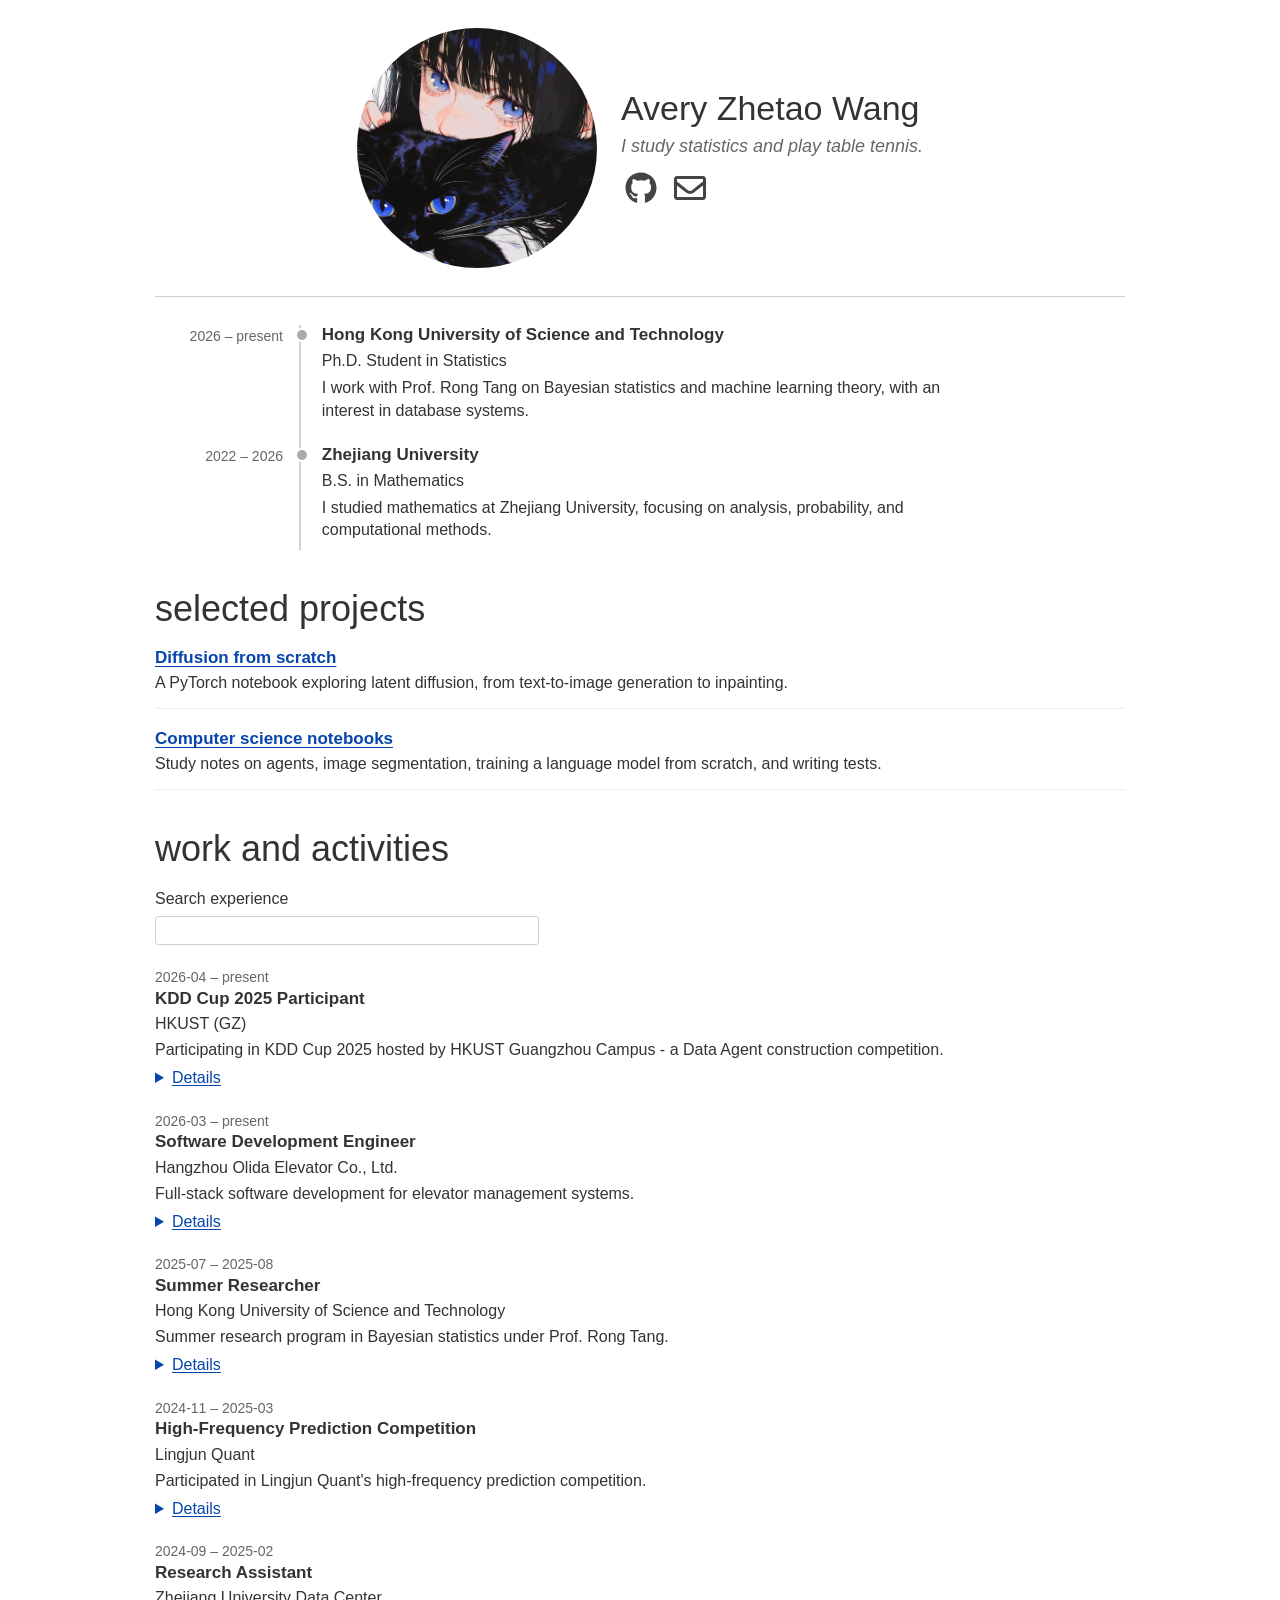
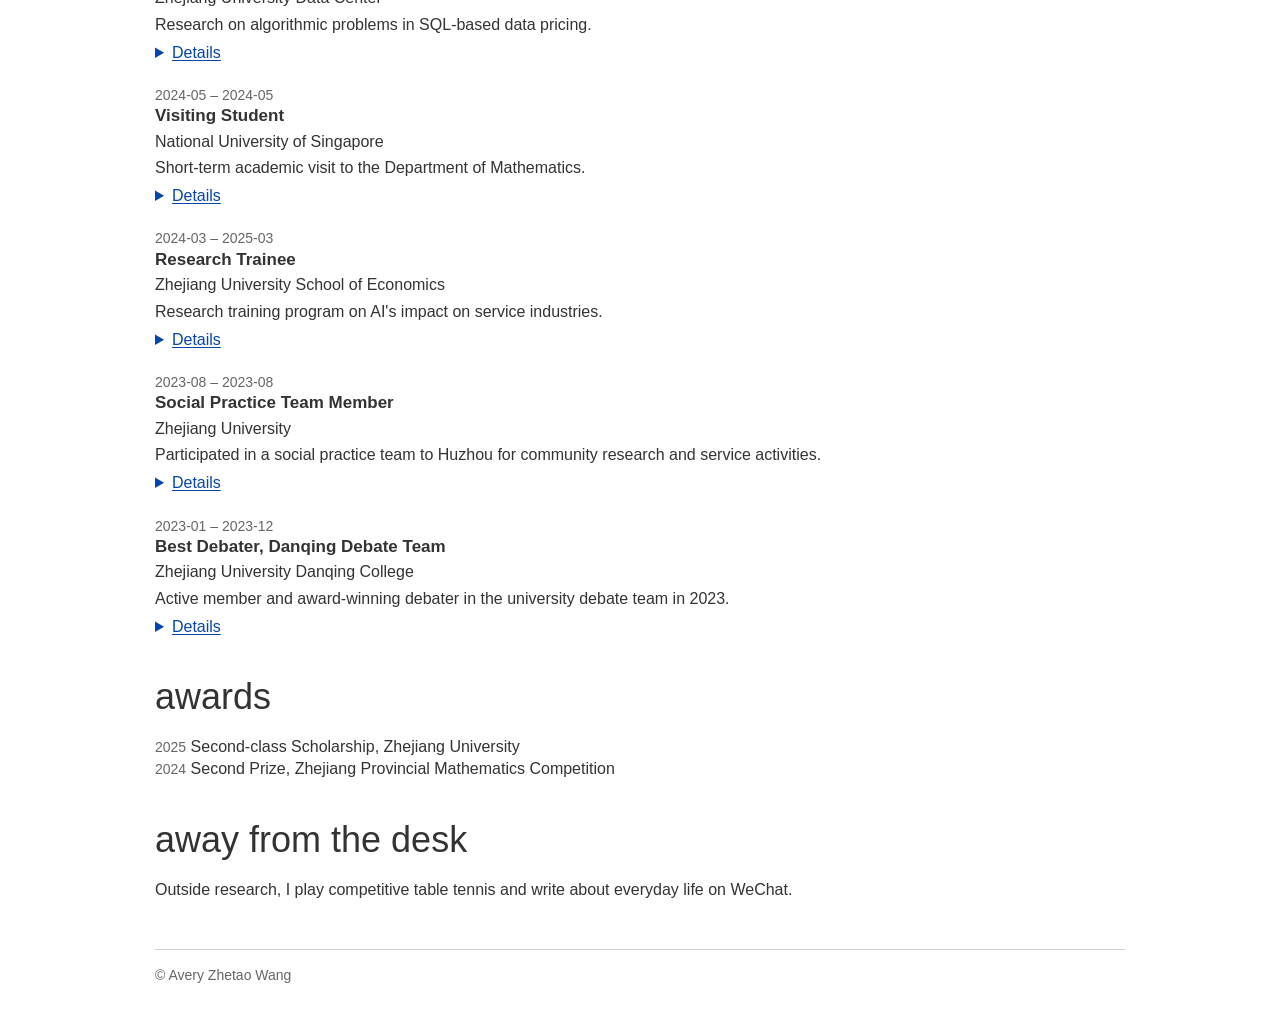
==== site/index.html @ 6292d2c1 "Simplify homepage to an editable static site" ====
<!doctype html>
<html lang="en">
<head>
  <meta charset="utf-8">
  <meta name="viewport" content="width=device-width, initial-scale=1">
  <meta name="description" content="Avery Zhetao Wang — statistics research at HKUST, selected projects, and experience.">
  <meta name="google-site-verification" content="U6anTzB2nAh1nUD2bSoGXL8R9pxET0FojCEY-u9Pmek" />
  <title>Avery Zhetao Wang</title>
  <link rel="icon" href="assets/avatar.jpg">
  <link rel="stylesheet" href="style.css">
  <script src="search.js" defer></script>
</head>
<body>
  <main>
    <header class="profile">
      <img class="avatar" src="assets/avatar.jpg" width="240" height="240" alt="">
      <div>
        <h1>Avery Zhetao Wang</h1>
        <p class="tagline">I study statistics and play table tennis.</p>
        <div class="links">
          <a href="https://github.com/Zhetao-Wang"><img src="assets/github.svg" alt="GitHub" width="32" height="32"></a>
          <a href="mailto:zhetaowang743@gmail.com"><img src="assets/email.svg" alt="Email" width="32" height="32"></a>
        </div>
      </div>
    </header>

    <ol class="timeline" aria-label="Education">
      <li>
        <span class="period">2026 – present</span>
        <div class="entry">
          <h3>Hong Kong University of Science and Technology</h3>
          <p>Ph.D. Student in Statistics</p>
          <p>I work with Prof. Rong Tang on Bayesian statistics and machine learning theory, with an interest in database systems.</p>
        </div>
      </li>
      <li>
        <span class="period">2022 – 2026</span>
        <div class="entry">
          <h3>Zhejiang University</h3>
          <p>B.S. in Mathematics</p>
          <p>I studied mathematics at Zhejiang University, focusing on analysis, probability, and computational methods.</p>
        </div>
      </li>
    </ol>

    <section id="projects">
      <h2>selected projects</h2>
      <article>
        <h3><a href="https://github.com/Zhetao-Wang/Create-Diffusion-Model-from-zero-with-pytorch">Diffusion from scratch</a></h3>
        <p>A PyTorch notebook exploring latent diffusion, from text-to-image generation to inpainting.</p>
      </article>
      <article>
        <h3><a href="https://github.com/Zhetao-Wang/lifelong-CS-learning">Computer science notebooks</a></h3>
        <p>Study notes on agents, image segmentation, training a language model from scratch, and writing tests.</p>
      </article>
    </section>

    <section id="experience">
      <h2>work and activities</h2>
      <label id="experience-filter" hidden>Search experience<input type="search" id="search"></label>
      <article>
        <small>2026-04 – present</small>
        <h3>KDD Cup 2025 Participant</h3>
        <p>HKUST (GZ)</p>
        <p>Participating in KDD Cup 2025 hosted by HKUST Guangzhou Campus - a Data Agent construction competition.</p>
        <details>
          <summary>Details</summary>
          <ul>
            <li>Building intelligent Data Agent systems for real-world data analysis tasks.</li>
            <li>Competition is currently ongoing.</li>
          </ul>
        </details>
      </article>
      <article>
        <small>2026-03 – present</small>
        <h3>Software Development Engineer</h3>
        <p>Hangzhou Olida Elevator Co., Ltd.</p>
        <p>Full-stack software development for elevator management systems.</p>
        <details>
          <summary>Details</summary>
          <ul>
            <li>Developing and maintaining enterprise-level software solutions.</li>
            <li>Building data-driven applications with modern tech stack.</li>
          </ul>
        </details>
      </article>
      <article>
        <small>2025-07 – 2025-08</small>
        <h3>Summer Researcher</h3>
        <p>Hong Kong University of Science and Technology</p>
        <p>Summer research program in Bayesian statistics under Prof. Rong Tang.</p>
        <details>
          <summary>Details</summary>
          <ul>
            <li>Explored theoretical foundations of Bayesian inference methods.</li>
            <li>Gained exposure to advanced statistical computing techniques.</li>
          </ul>
        </details>
      </article>
      <article>
        <small>2024-11 – 2025-03</small>
        <h3>High-Frequency Prediction Competition</h3>
        <p>Lingjun Quant</p>
        <p>Participated in Lingjun Quant&#x27;s high-frequency prediction competition.</p>
        <details>
          <summary>Details</summary>
          <ul>
            <li>First hands-on experience with neural networks in a real-world trading scenario.</li>
            <li>Rank was not high, but gained valuable practical ML experience.</li>
          </ul>
        </details>
      </article>
      <article>
        <small>2024-09 – 2025-02</small>
        <h3>Research Assistant</h3>
        <p>Zhejiang University Data Center</p>
        <p>Research on algorithmic problems in SQL-based data pricing.</p>
        <details>
          <summary>Details</summary>
          <ul>
            <li>Investigated pricing algorithms for query-based data markets.</li>
            <li>Developed optimization methods for SQL query pricing computation.</li>
          </ul>
        </details>
      </article>
      <article>
        <small>2024-05 – 2024-05</small>
        <h3>Visiting Student</h3>
        <p>National University of Singapore</p>
        <p>Short-term academic visit to the Department of Mathematics.</p>
        <details>
          <summary>Details</summary>
          <ul>
            <li>Participated in academic seminars and research discussions.</li>
            <li>Explored advanced topics in mathematical analysis and statistics.</li>
          </ul>
        </details>
      </article>
      <article>
        <small>2024-03 – 2025-03</small>
        <h3>Research Trainee</h3>
        <p>Zhejiang University School of Economics</p>
        <p>Research training program on AI&#x27;s impact on service industries.</p>
        <details>
          <summary>Details</summary>
          <ul>
            <li>Analyzed the transformative effects of artificial intelligence on service sectors.</li>
            <li>Conducted literature reviews and empirical studies on technology adoption.</li>
          </ul>
        </details>
      </article>
      <article>
        <small>2023-08 – 2023-08</small>
        <h3>Social Practice Team Member</h3>
        <p>Zhejiang University</p>
        <p>Participated in a social practice team to Huzhou for community research and service activities.</p>
        <details>
          <summary>Details</summary>
          <ul>
            <li>Awarded Zhejiang University Outstanding Social Practice Team (University-level honor).</li>
            <li>Conducted field research on local community development as a team member.</li>
          </ul>
        </details>
      </article>
      <article>
        <small>2023-01 – 2023-12</small>
        <h3>Best Debater, Danqing Debate Team</h3>
        <p>Zhejiang University Danqing College</p>
        <p>Active member and award-winning debater in the university debate team in 2023.</p>
        <details>
          <summary>Details</summary>
          <ul>
            <li>Multiple awards as Best Debater in inter-collegiate debate competitions.</li>
            <li>Participated in various debate tournaments and public speaking events.</li>
          </ul>
        </details>
      </article>
      <p id="no-matches" role="status" hidden>No matching experience.</p>
    </section>

    <section id="awards">
      <h2>awards</h2>
      <p><small>2025</small> Second-class Scholarship, Zhejiang University</p>
      <p><small>2024</small> Second Prize, Zhejiang Provincial Mathematics Competition</p>
    </section>

    <section>
      <h2>away from the desk</h2>
      <p>Outside research, I play competitive table tennis and write about everyday life on WeChat.</p>
    </section>
  </main>
  <footer>© Avery Zhetao Wang</footer>
</body>
</html>
---- site/style.css ----
* { box-sizing: border-box; }
h1, h2, h3, p, ul { margin: 0; }
body {
  margin: 0;
  --ink: #333;
  --muted: #666;
  --rule: #d0d0d0;
  --link: #0645ad;
  min-height: 100vh;
  background: white;
  color: var(--ink);
  font: 1rem/1.4 sans-serif;
}
main, footer { width: min(calc(100% - 2rem), 60.625rem); margin-inline: auto; }
a, summary { color: var(--link); text-decoration: underline; text-underline-offset: .15em; }
a:hover, button:hover { color: var(--ink); }
:focus-visible { outline: 2px solid var(--link); outline-offset: 3px; }
main { padding-block-start: 1.25rem; }
h1, h2, h3 { font-family: inherit; line-height: 1.2; }
h1 { font-size: 2.125rem; font-weight: 400; }
h2 { font-size: clamp(1.75rem, 4vw, 2.25rem); margin-bottom: 1.125rem; font-weight: 400; }
h3 { font-size: 1.0625rem; font-weight: 600; }
.profile {
  display: flex;
  align-items: center;
  justify-content: center;
  gap: 1.5rem;
  padding-block: .5rem 1.75rem;
}
.profile .avatar { width: 15rem; height: 15rem; object-fit: cover; border-radius: 50%; }
.tagline { max-width: 19rem; margin: .35rem 0 .55rem; font-size: 1.125rem; color: var(--muted); font-style: italic; }
.links { display: flex; align-items: center; gap: .55rem; }
.links a { display: grid; place-items: center; width: 2.5rem; height: 2.5rem; color: #444; font-size: 2rem; }
.links a:hover { color: var(--link); }
.timeline { list-style: none; margin: 0; padding: 1.75rem 0 0; border-top: 1px solid var(--rule); }
.timeline li { display: grid; grid-template-columns: 8rem minmax(0, 1fr); gap: 1rem; }
.period { padding-top: .125rem; color: var(--muted); font-size: .875rem; text-align: right; }
.entry { position: relative; border-left: 2px solid var(--rule); padding: 0 0 1.4rem 1.3rem; }
.entry::before { content: ''; position: absolute; top: .2rem; left: -.375rem; width: .625rem; height: .625rem; background: #aaa; border: 2px solid white; border-radius: 50%; }
.entry p { margin-top: .3rem; max-width: 70ch; }
.timeline li:last-child .entry { padding-bottom: .5rem; }
section { margin-top: 2.3rem; }
article + article { margin-top: 1.25rem; }
article p { margin-top: .25rem; }
#projects article { border-bottom: 1px solid #eee; padding-bottom: .85rem; }
small, footer { color: var(--muted); font-size: .875rem; }
input { display: block; width: 100%; max-width: 24rem; padding: .4rem .65rem; margin: .3rem 0 1.3rem; border: 1px solid var(--rule); border-radius: .2rem; }
details { margin-top: .35rem; }
summary { cursor: pointer; width: fit-content; }
ul { padding-left: 1.3rem; }
footer { border-top: 1px solid var(--rule); padding-block: 1rem 2rem; margin-top: 3rem; }
@media (max-width: 42rem) {
  .profile { flex-direction: column; gap: .85rem; text-align: center; }
  .profile .avatar { width: 10rem; height: 10rem; }
  .links { justify-content: center; }
  .timeline li { grid-template-columns: 5.25rem minmax(0, 1fr); gap: .65rem; }
  .entry { padding-left: .85rem; }
}
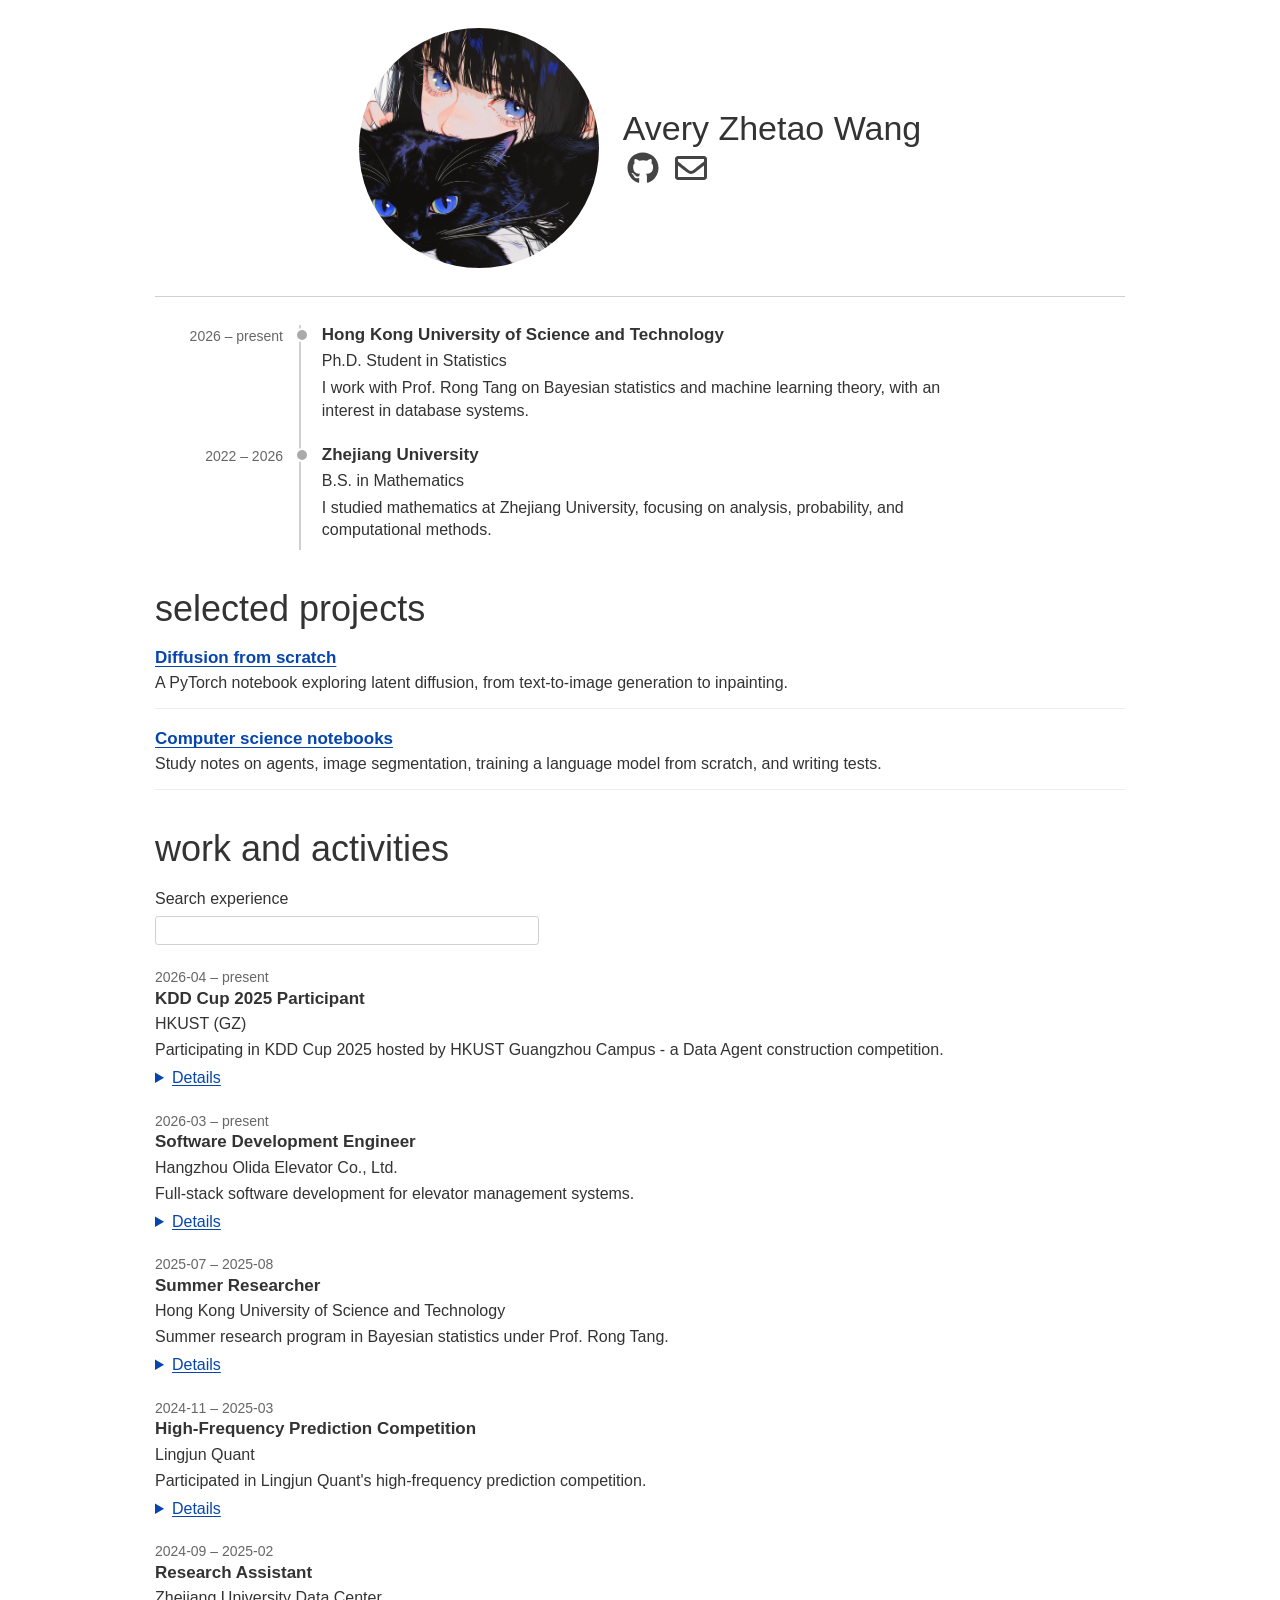
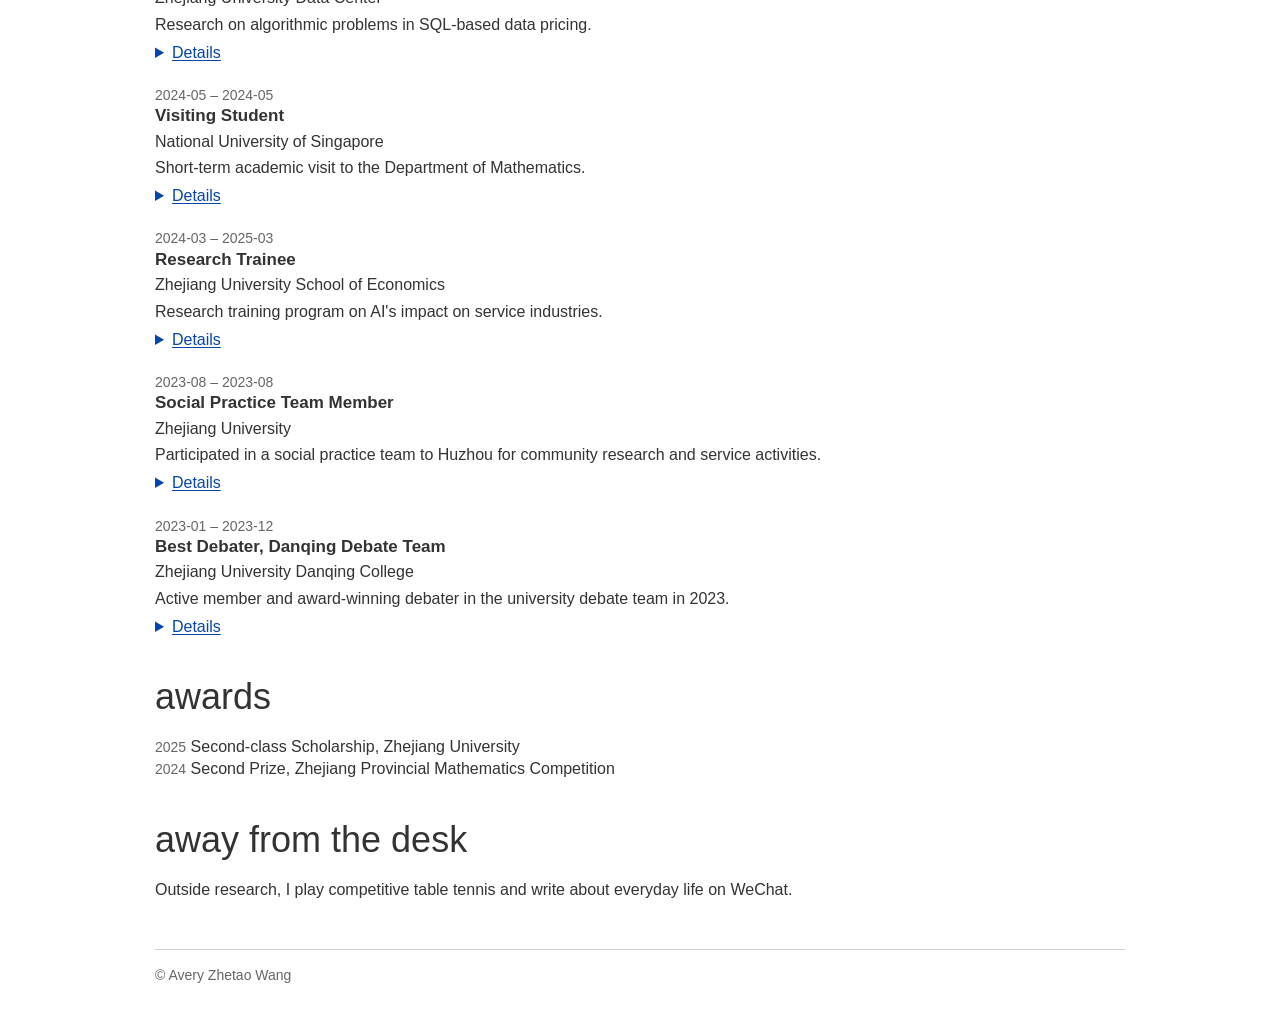
==== commit 19bdfae5: "commit12" ====
--- a/site/index.html
+++ b/site/index.html
@@ -16,7 +16,7 @@
       <img class="avatar" src="assets/avatar.jpg" width="240" height="240" alt="">
       <div>
         <h1>Avery Zhetao Wang</h1>
-        <p class="tagline">I study statistics and play table tennis.</p>
+        
         <div class="links">
           <a href="https://github.com/Zhetao-Wang"><img src="assets/github.svg" alt="GitHub" width="32" height="32"></a>
           <a href="mailto:zhetaowang743@gmail.com"><img src="assets/email.svg" alt="Email" width="32" height="32"></a>
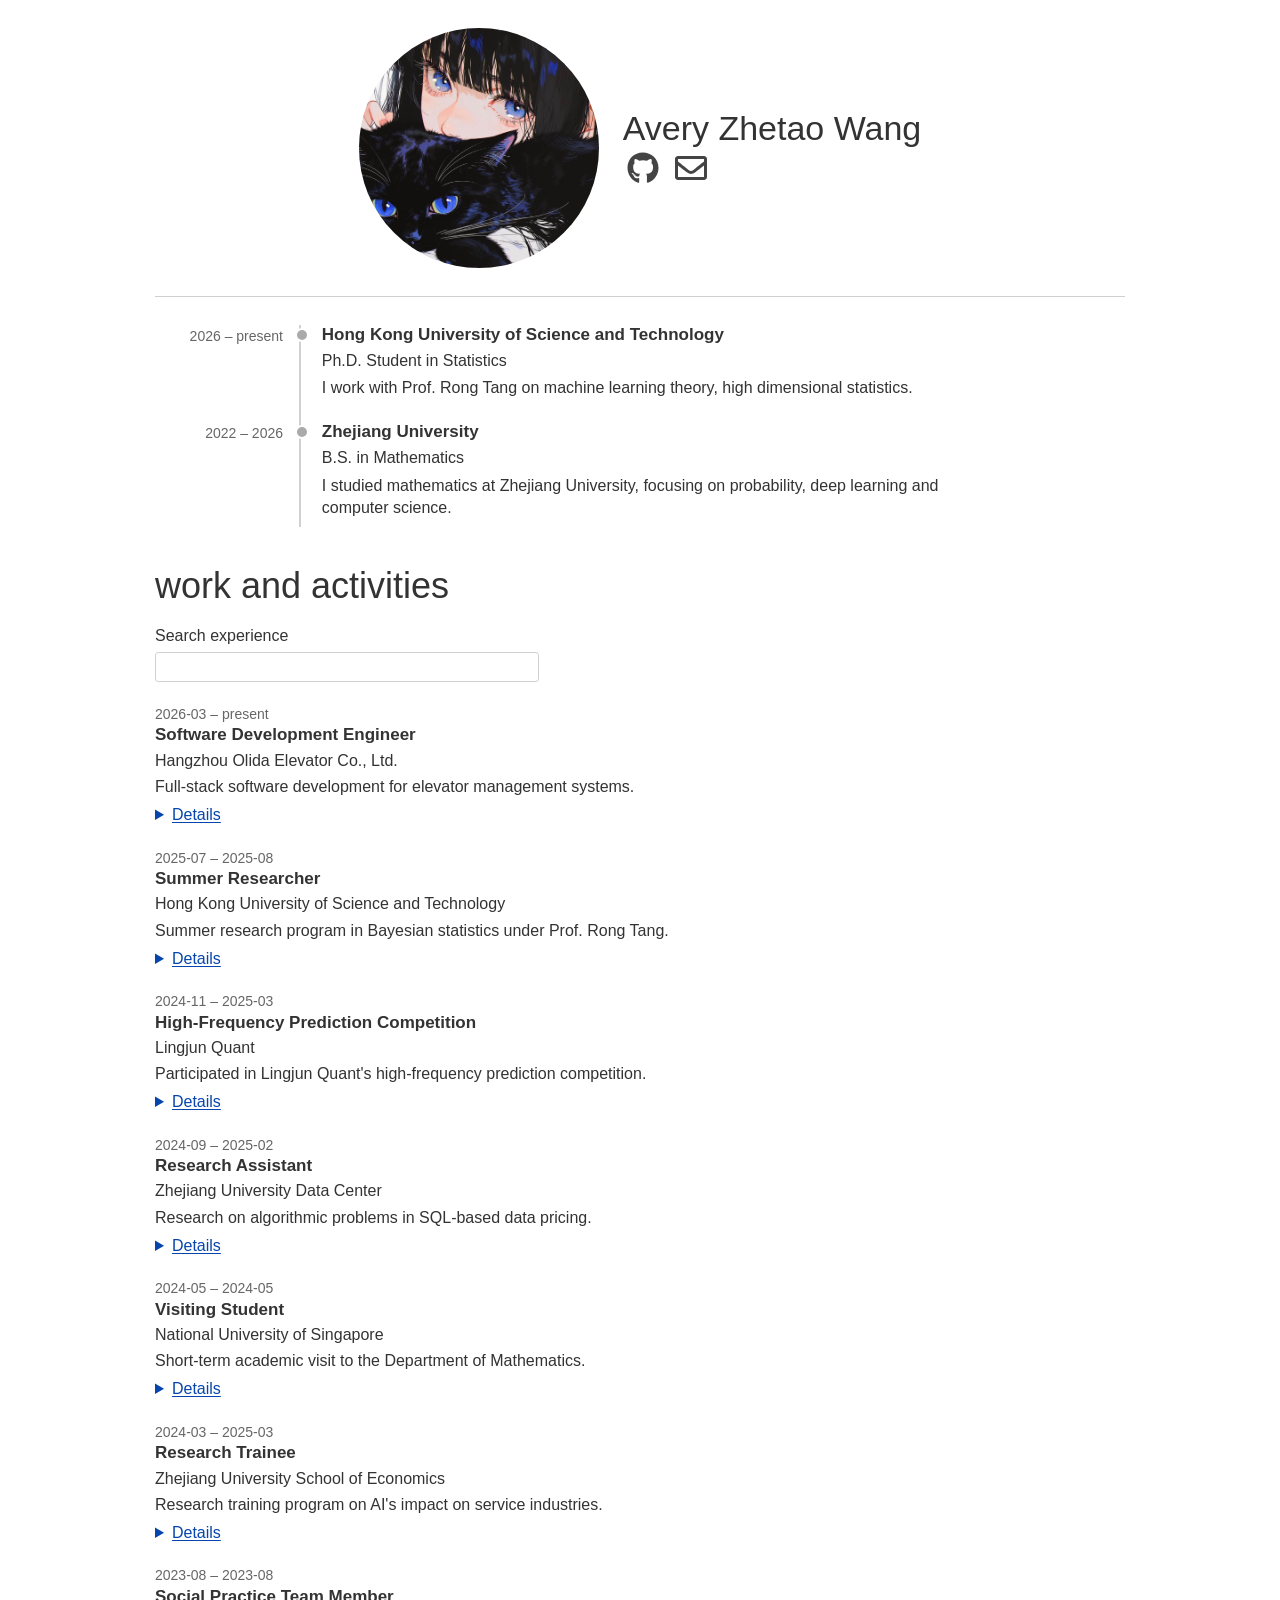
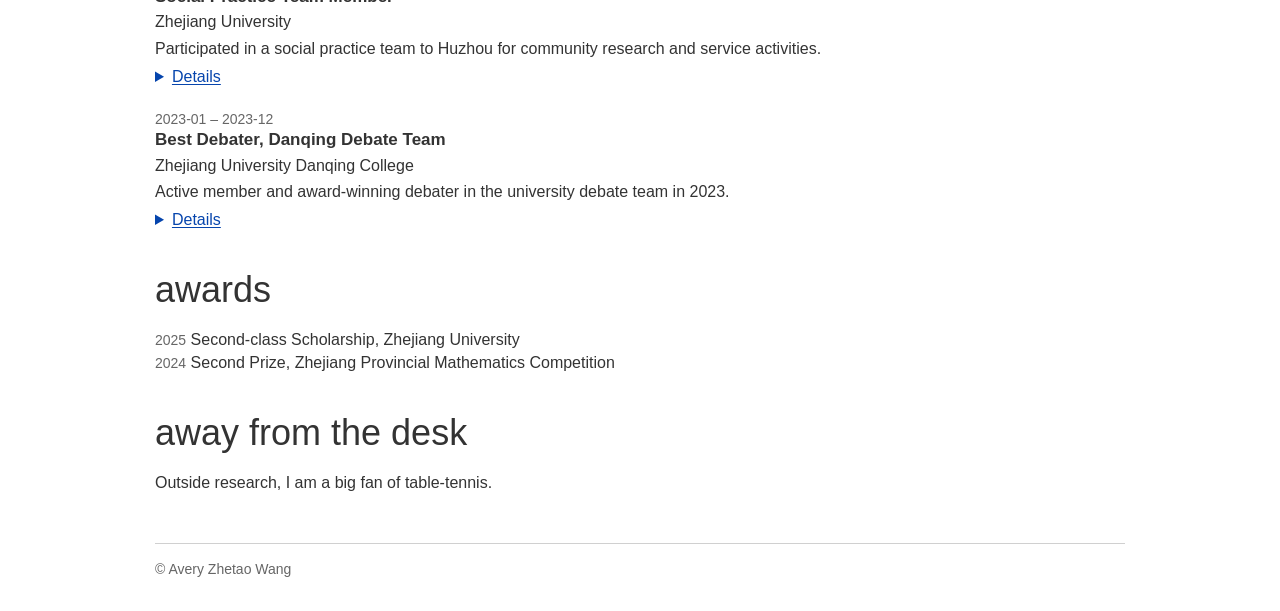
==== commit 74ad7791: "commit13" ====
--- a/site/index.html
+++ b/site/index.html
@@ -30,7 +30,7 @@
         <div class="entry">
           <h3>Hong Kong University of Science and Technology</h3>
           <p>Ph.D. Student in Statistics</p>
-          <p>I work with Prof. Rong Tang on Bayesian statistics and machine learning theory, with an interest in database systems.</p>
+          <p>I work with Prof. Rong Tang on machine learning theory, high dimensional statistics.</p>
         </div>
       </li>
       <li>
@@ -38,39 +38,16 @@
         <div class="entry">
           <h3>Zhejiang University</h3>
           <p>B.S. in Mathematics</p>
-          <p>I studied mathematics at Zhejiang University, focusing on analysis, probability, and computational methods.</p>
+          <p>I studied mathematics at Zhejiang University, focusing on probability, deep learning and computer science.</p>
         </div>
       </li>
     </ol>
 
-    <section id="projects">
-      <h2>selected projects</h2>
-      <article>
-        <h3><a href="https://github.com/Zhetao-Wang/Create-Diffusion-Model-from-zero-with-pytorch">Diffusion from scratch</a></h3>
-        <p>A PyTorch notebook exploring latent diffusion, from text-to-image generation to inpainting.</p>
-      </article>
-      <article>
-        <h3><a href="https://github.com/Zhetao-Wang/lifelong-CS-learning">Computer science notebooks</a></h3>
-        <p>Study notes on agents, image segmentation, training a language model from scratch, and writing tests.</p>
-      </article>
-    </section>
 
     <section id="experience">
       <h2>work and activities</h2>
       <label id="experience-filter" hidden>Search experience<input type="search" id="search"></label>
-      <article>
-        <small>2026-04 – present</small>
-        <h3>KDD Cup 2025 Participant</h3>
-        <p>HKUST (GZ)</p>
-        <p>Participating in KDD Cup 2025 hosted by HKUST Guangzhou Campus - a Data Agent construction competition.</p>
-        <details>
-          <summary>Details</summary>
-          <ul>
-            <li>Building intelligent Data Agent systems for real-world data analysis tasks.</li>
-            <li>Competition is currently ongoing.</li>
-          </ul>
-        </details>
-      </article>
+      
       <article>
         <small>2026-03 – present</small>
         <h3>Software Development Engineer</h3>
@@ -186,7 +163,7 @@
 
     <section>
       <h2>away from the desk</h2>
-      <p>Outside research, I play competitive table tennis and write about everyday life on WeChat.</p>
+      <p>Outside research, I am a big fan of table-tennis.</p>
     </section>
   </main>
   <footer>© Avery Zhetao Wang</footer>
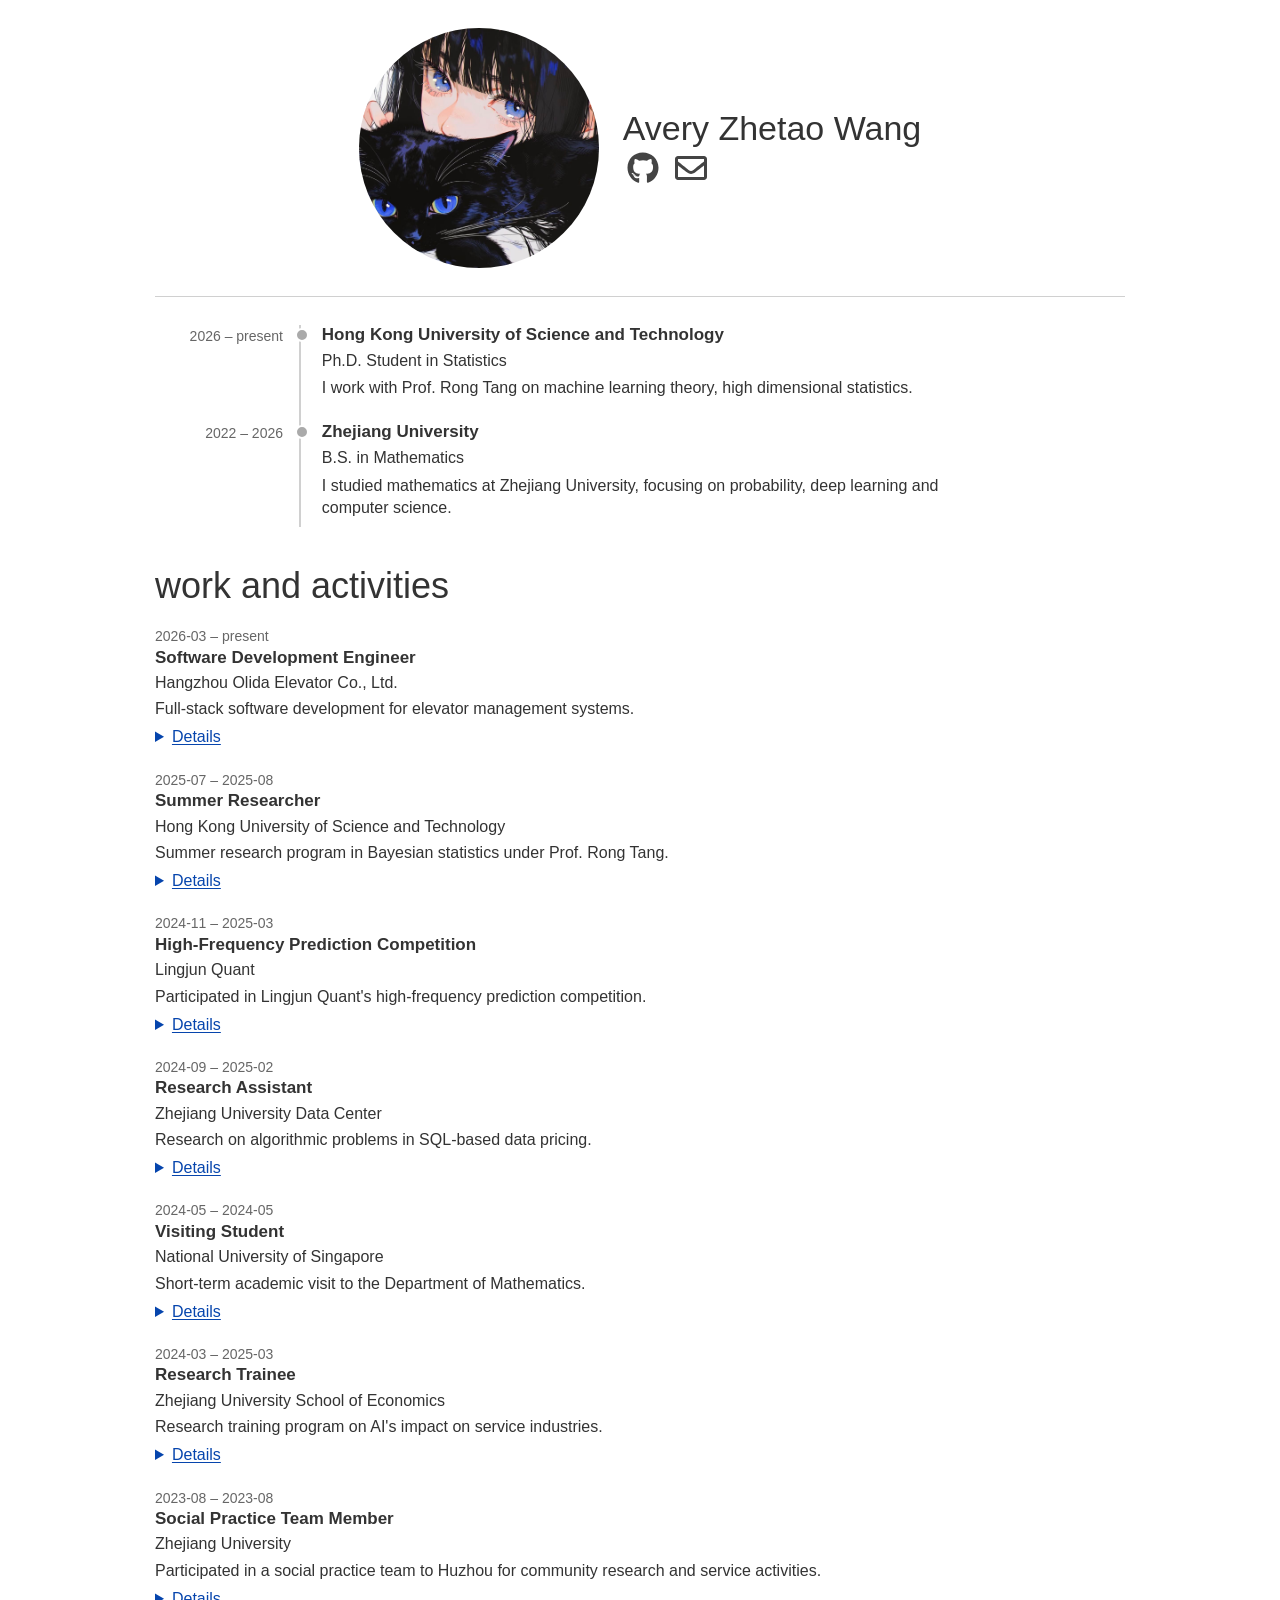
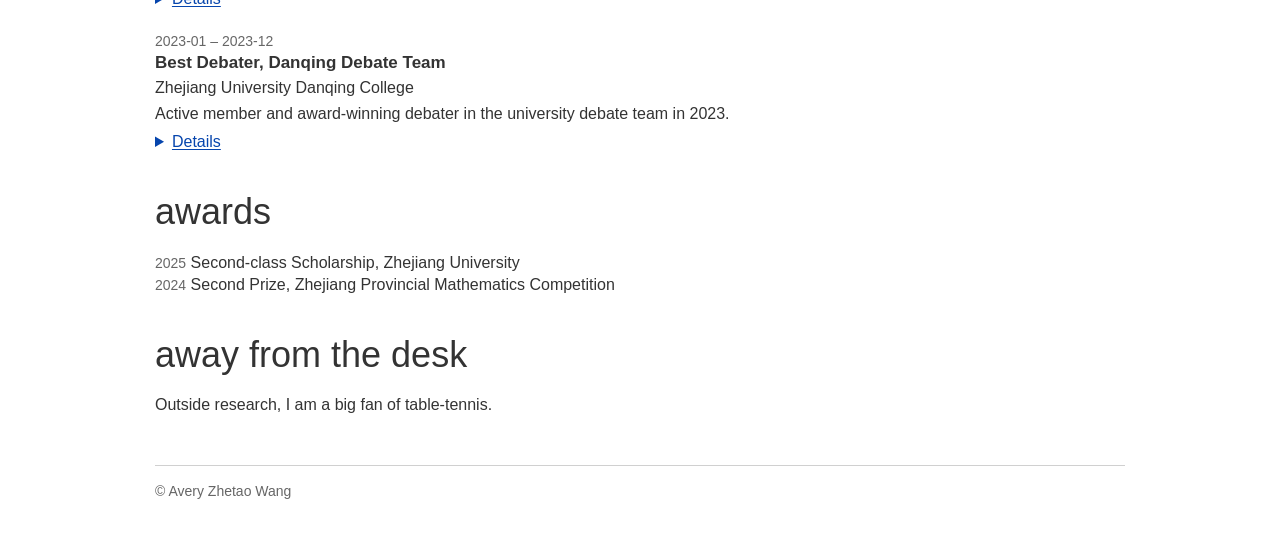
==== commit ef001b76: "commit14" ====
--- a/site/index.html
+++ b/site/index.html
@@ -46,7 +46,6 @@
 
     <section id="experience">
       <h2>work and activities</h2>
-      <label id="experience-filter" hidden>Search experience<input type="search" id="search"></label>
       
       <article>
         <small>2026-03 – present</small>
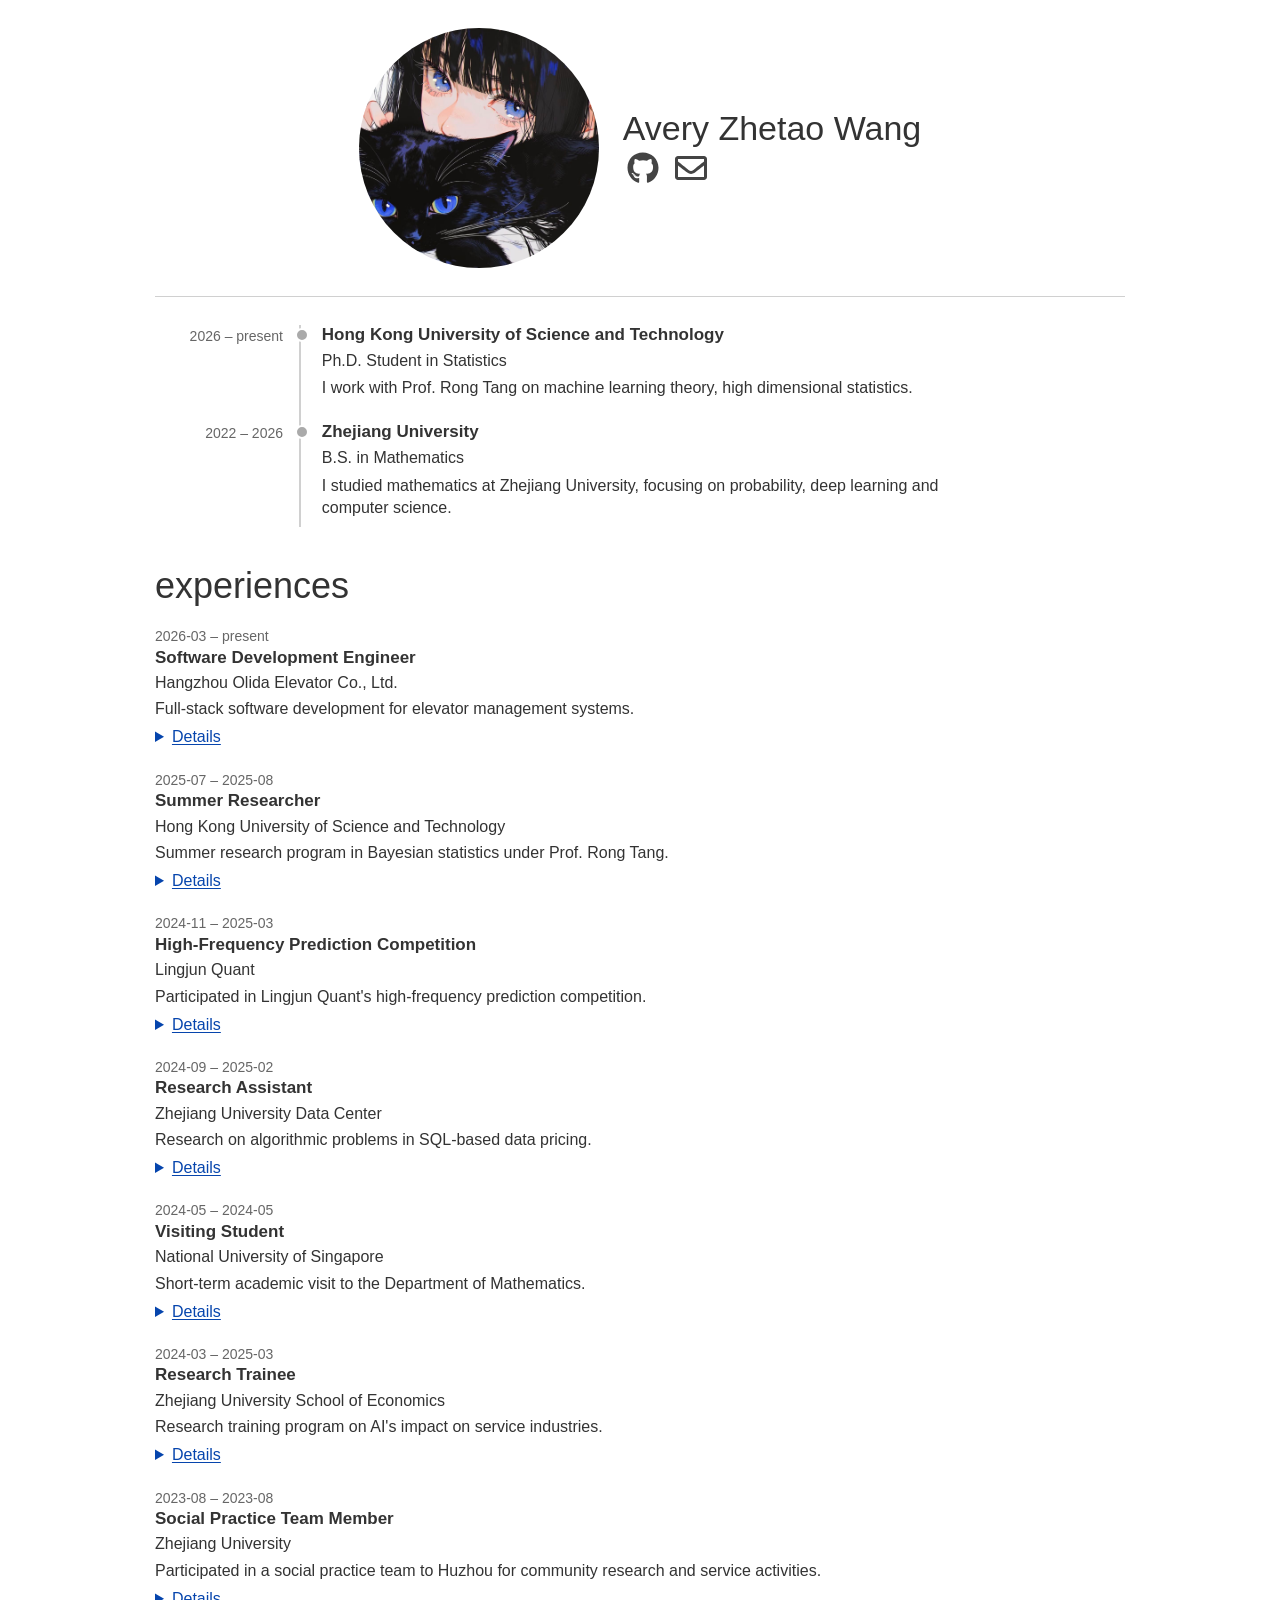
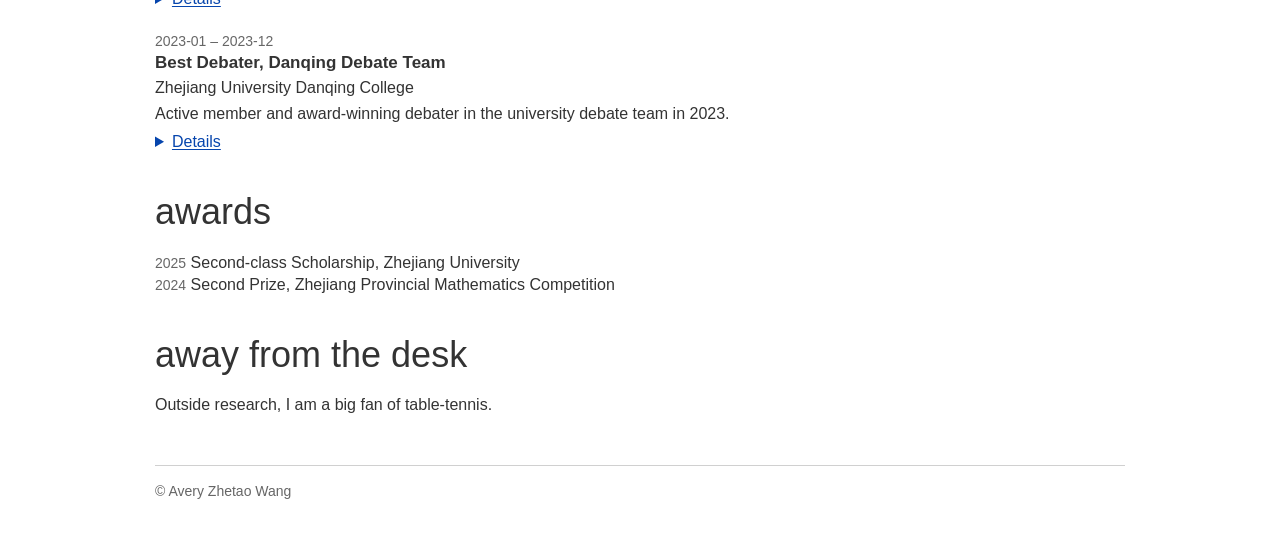
==== commit 24877269: "commit15" ====
--- a/site/index.html
+++ b/site/index.html
@@ -45,7 +45,7 @@
 
 
     <section id="experience">
-      <h2>work and activities</h2>
+      <h2>experiences</h2>
       
       <article>
         <small>2026-03 – present</small>
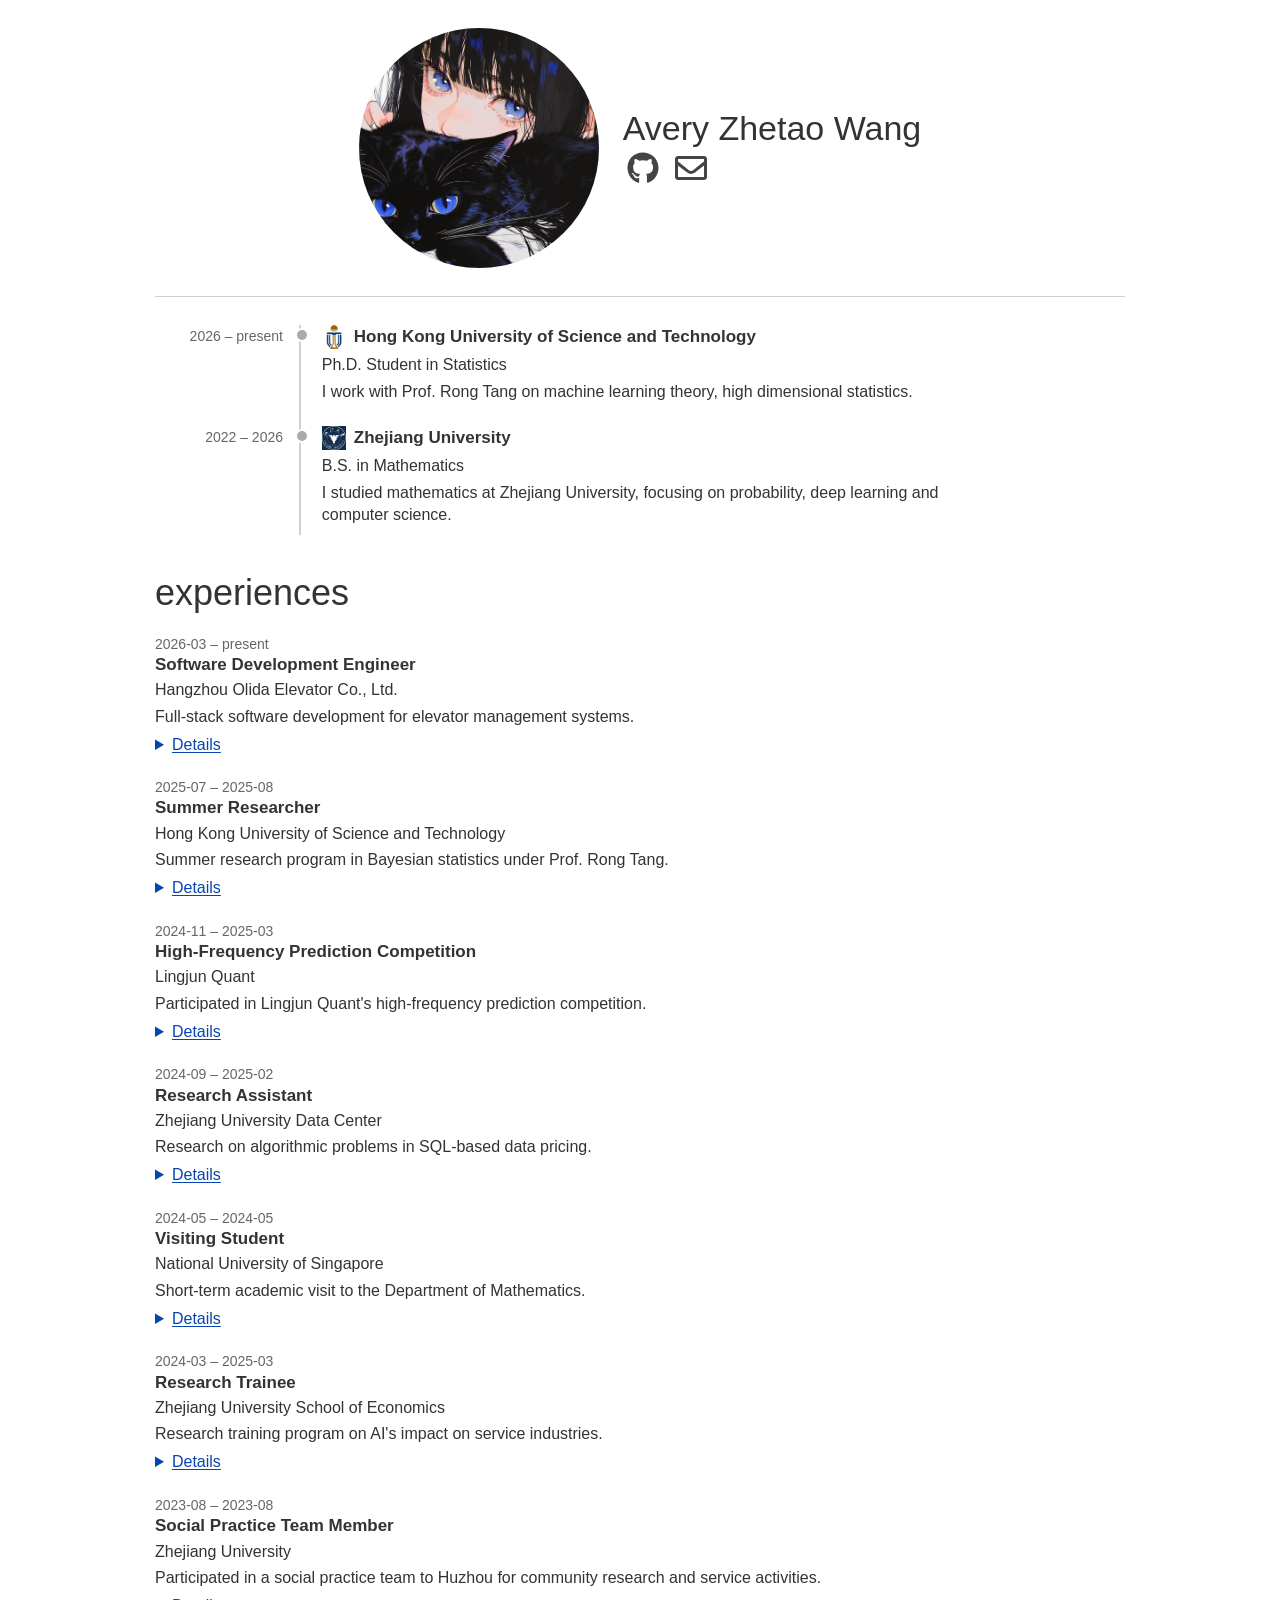
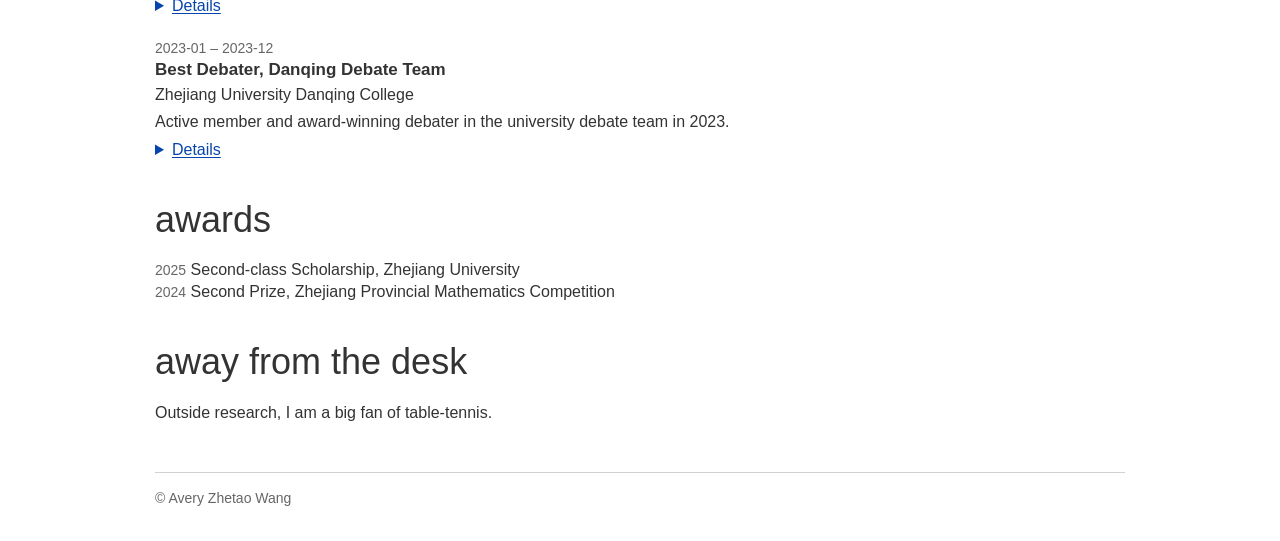
==== commit 0201859e: "Add university emblems to the education timeline" ====
--- a/site/index.html
+++ b/site/index.html
@@ -28,7 +28,10 @@
       <li>
         <span class="period">2026 – present</span>
         <div class="entry">
-          <h3>Hong Kong University of Science and Technology</h3>
+          <h3 class="school">
+            <img src="assets/hkust.png" alt="" width="24" height="24">
+            <span>Hong Kong University of Science and Technology</span>
+          </h3>
           <p>Ph.D. Student in Statistics</p>
           <p>I work with Prof. Rong Tang on machine learning theory, high dimensional statistics.</p>
         </div>
@@ -36,7 +39,10 @@
       <li>
         <span class="period">2022 – 2026</span>
         <div class="entry">
-          <h3>Zhejiang University</h3>
+          <h3 class="school">
+            <img src="assets/zju.png" alt="" width="24" height="24">
+            <span>Zhejiang University</span>
+          </h3>
           <p>B.S. in Mathematics</p>
           <p>I studied mathematics at Zhejiang University, focusing on probability, deep learning and computer science.</p>
         </div>
--- a/site/style.css
+++ b/site/style.css
@@ -37,6 +37,8 @@
 .period { padding-top: .125rem; color: var(--muted); font-size: .875rem; text-align: right; }
 .entry { position: relative; border-left: 2px solid var(--rule); padding: 0 0 1.4rem 1.3rem; }
 .entry::before { content: ''; position: absolute; top: .2rem; left: -.375rem; width: .625rem; height: .625rem; background: #aaa; border: 2px solid white; border-radius: 50%; }
+.school { display: flex; align-items: center; gap: .5rem; }
+.school img { flex: none; object-fit: contain; }
 .entry p { margin-top: .3rem; max-width: 70ch; }
 .timeline li:last-child .entry { padding-bottom: .5rem; }
 section { margin-top: 2.3rem; }
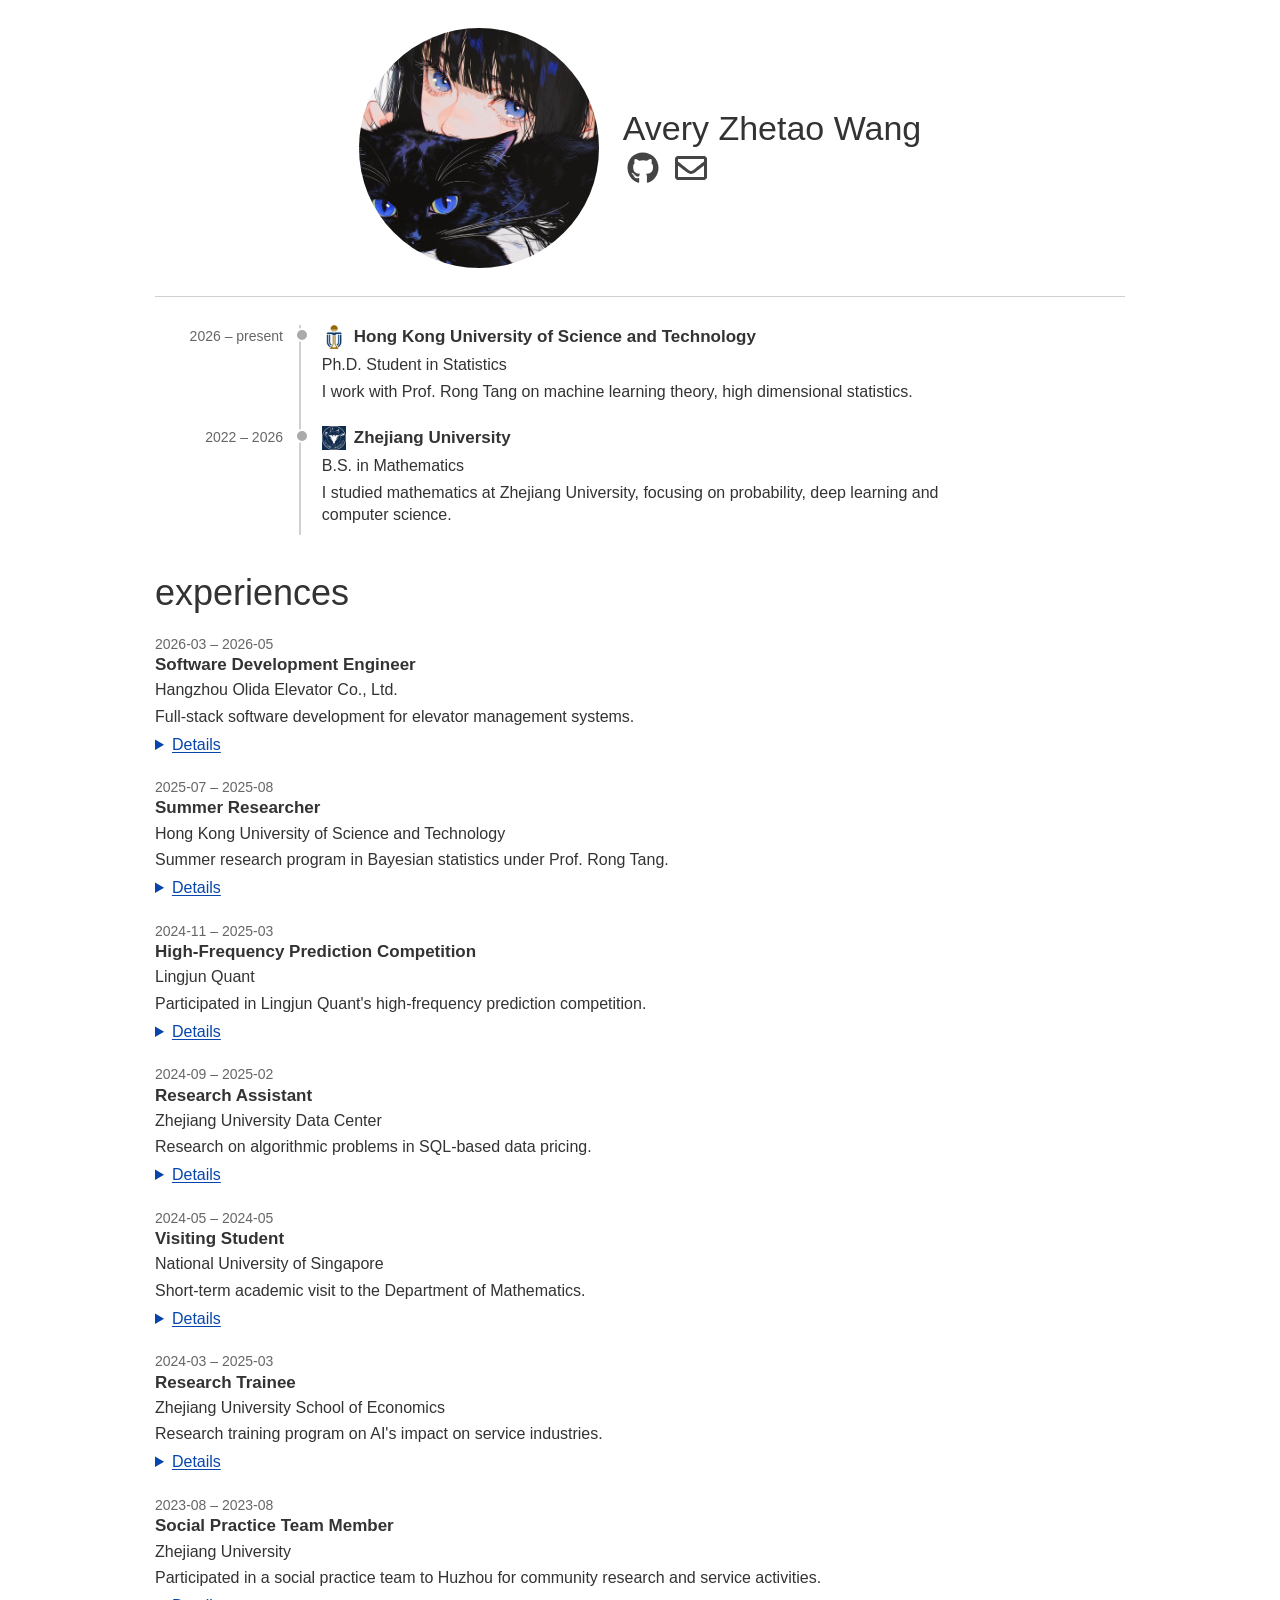
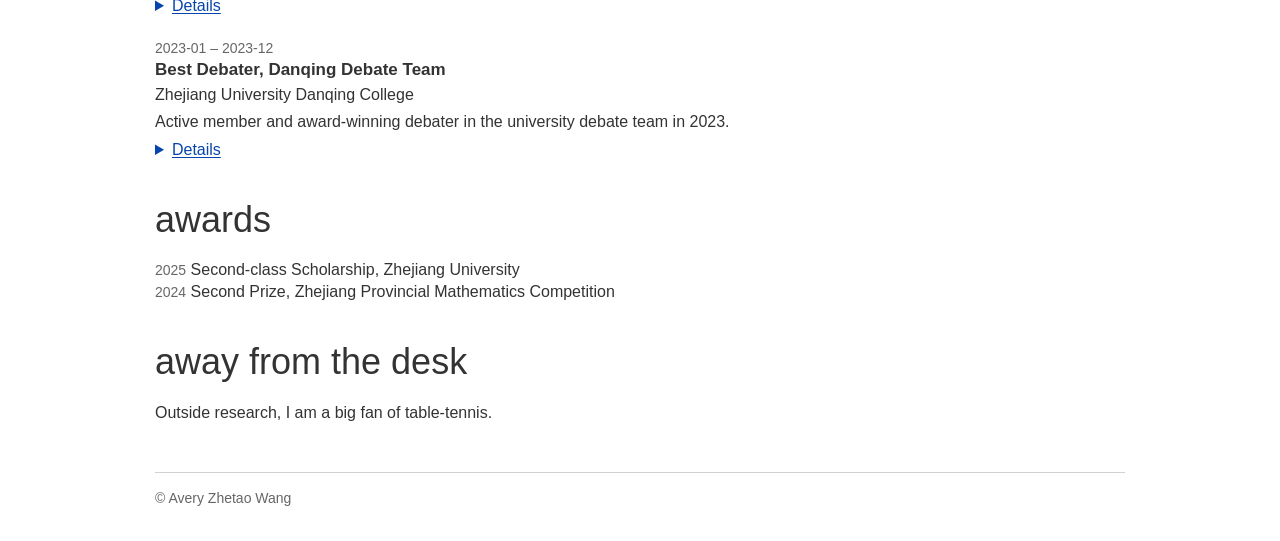
==== commit 5eb0d35d: "commit16" ====
--- a/site/index.html
+++ b/site/index.html
@@ -54,7 +54,7 @@
       <h2>experiences</h2>
       
       <article>
-        <small>2026-03 – present</small>
+        <small>2026-03 – 2026-05</small>
         <h3>Software Development Engineer</h3>
         <p>Hangzhou Olida Elevator Co., Ltd.</p>
         <p>Full-stack software development for elevator management systems.</p>
